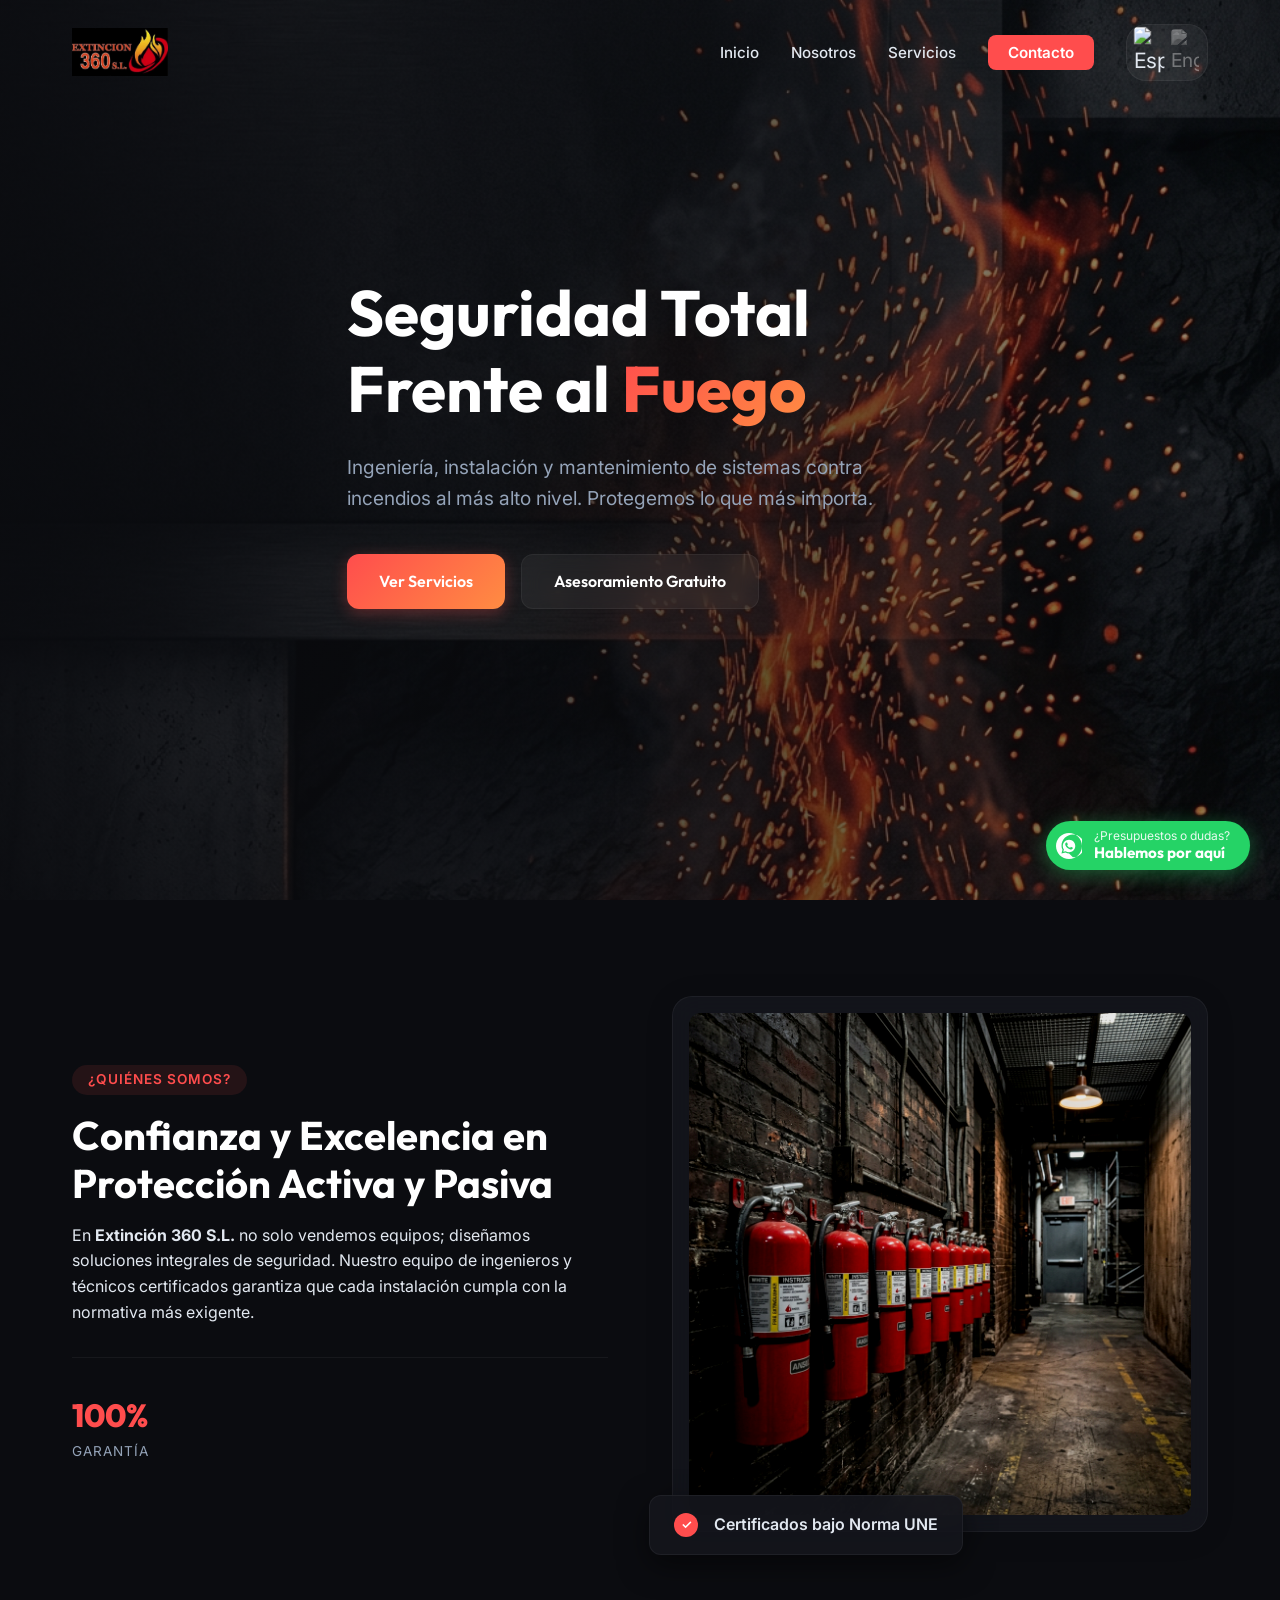
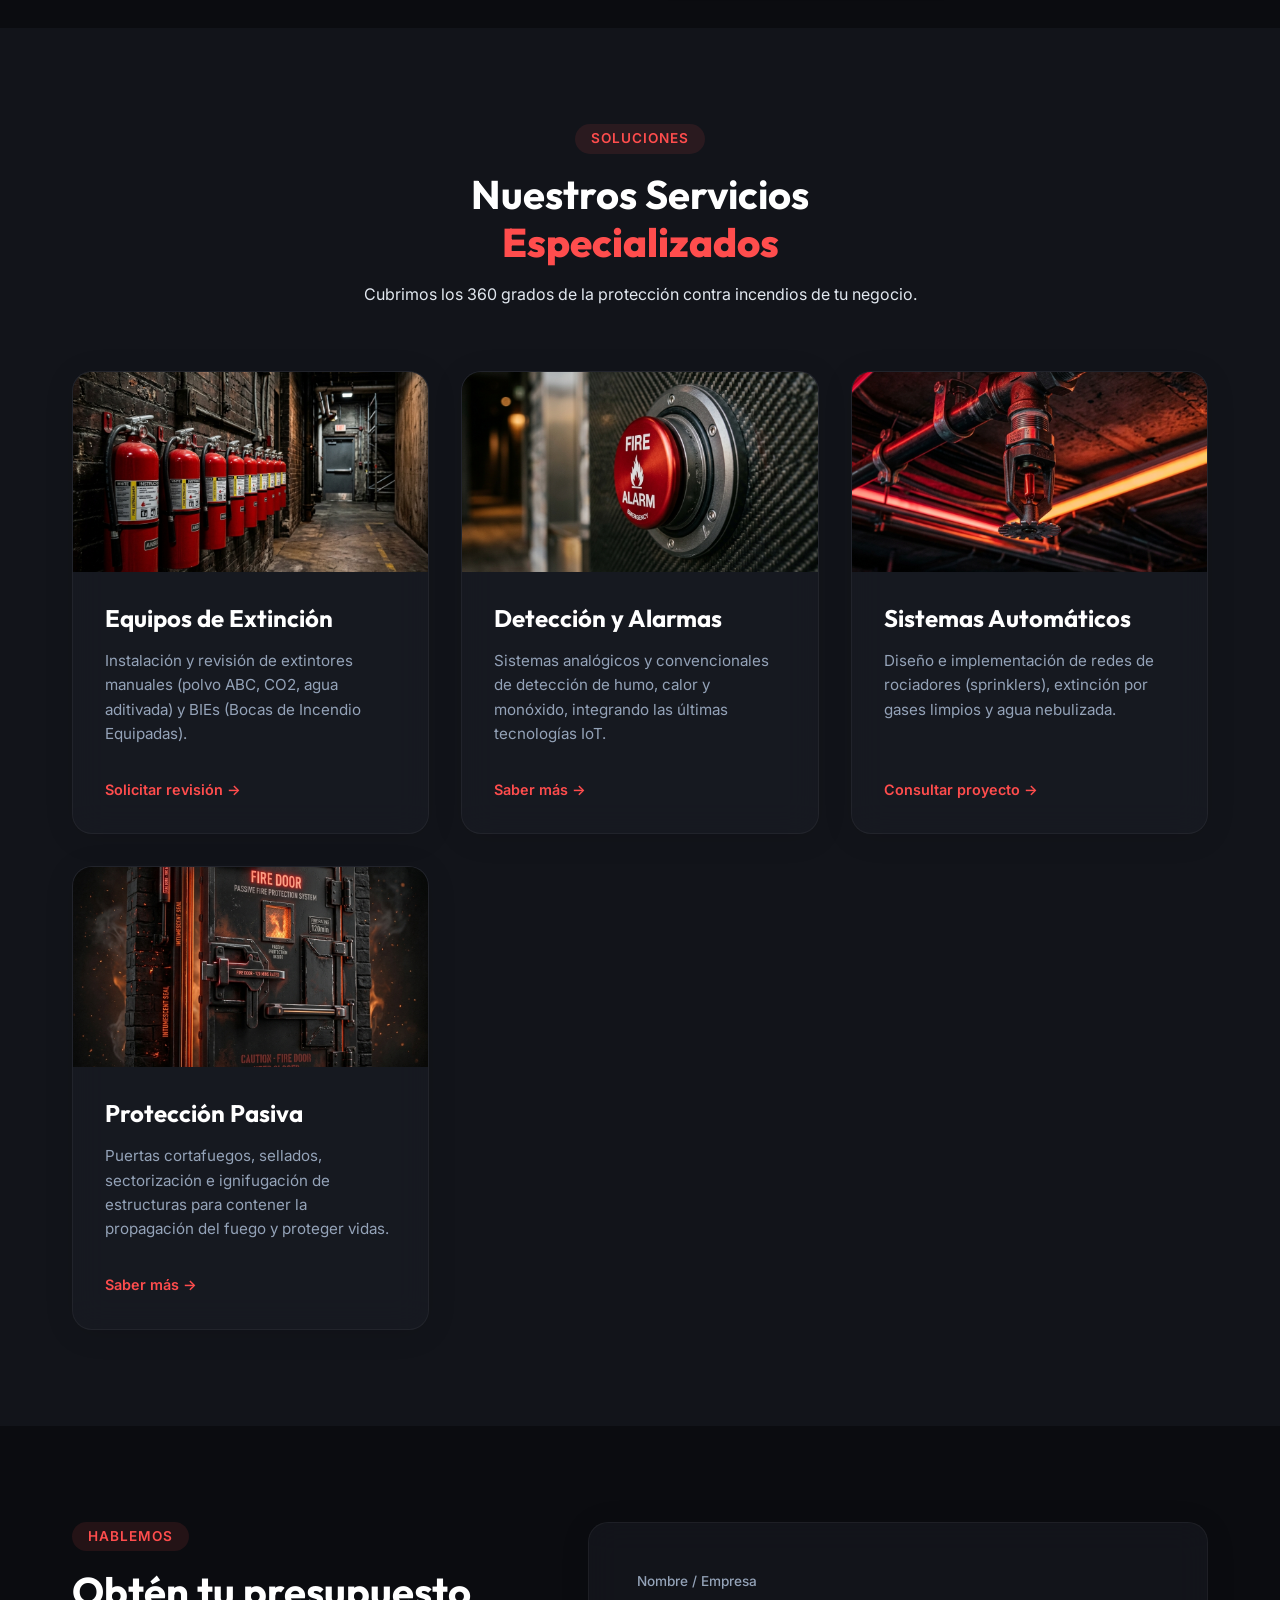
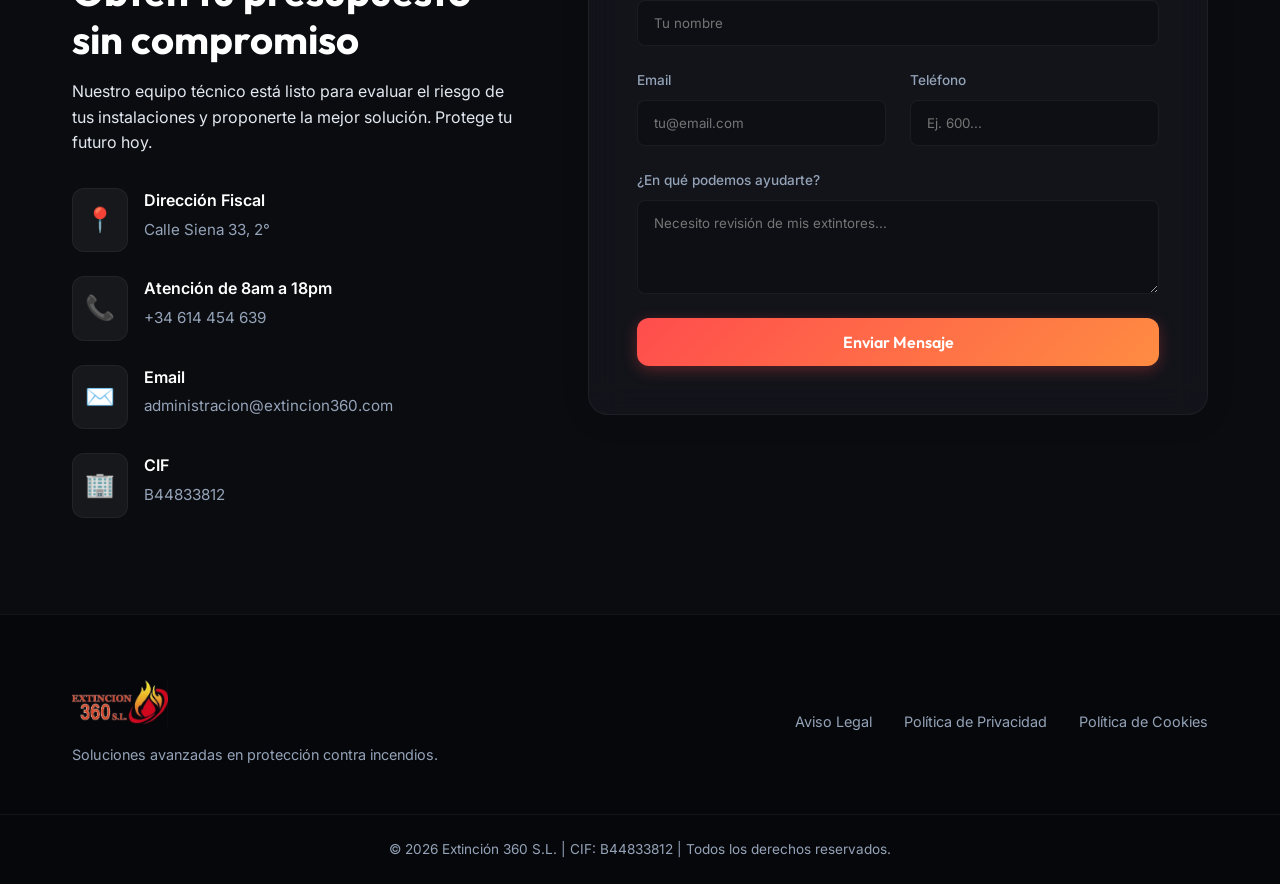
==== index.html @ 6e6f9143 "Initial commit: Website structure, CSS, animations, and English translation" ====
<!DOCTYPE html>
<html lang="es">

<head>
    <meta charset="UTF-8">
    <meta name="viewport" content="width=device-width, initial-scale=1.0">
    <meta name="description"
        content="Extinción 360 S.L. - Tu aliado en protección contra incendios. Instalación, mantenimiento y formación en sistemas contra incendios.">
    <title>Extinción 360 | Protección Contra Incendios Premium</title>

    <!-- Google Fonts -->
    <link rel="preconnect" href="https://fonts.googleapis.com">
    <link rel="preconnect" href="https://fonts.gstatic.com" crossorigin>
    <link
        href="https://fonts.googleapis.com/css2?family=Outfit:wght@300;400;600;800&family=Inter:wght@400;500;700&display=swap"
        rel="stylesheet">

    <link rel="stylesheet" href="style.css">
</head>

<body>

    <!-- Navegación -->
    <header id="header" class="header">
        <div class="container nav-container">
            <a href="#" class="logo">
                <img src="img/logo.jpeg" alt="Extinción 360 Logo" class="brand-logo-img"
                    onerror="this.style.display='none'; this.nextElementSibling.style.display='flex';">
                <div class="brand-fallback" style="display: none;">
                    <span class="icon">🔥</span>
                    <span class="text">Extinción<span class="highlight">360</span></span>
                </div>
            </a>
            <nav class="nav-menu">
                <ul class="nav-list">
                    <li><a href="#hero" class="nav-link" data-i18n="nav_home">Inicio</a></li>
                    <li><a href="#about" class="nav-link" data-i18n="nav_about">Nosotros</a></li>
                    <li><a href="#services" class="nav-link" data-i18n="nav_services">Servicios</a></li>
                    <li><a href="#contact" class="nav-link btn-cta-small" data-i18n="nav_contact">Contacto</a></li>
                    <li class="lang-selector">
                        <span class="lang-btn active" data-lang="es" title="Español">
                            <img src="https://flagcdn.com/w40/es.png" alt="Español" style="width: 28px; border-radius: 4px;">
                        </span>
                        <span class="lang-btn" data-lang="en" title="English">
                            <img src="https://flagcdn.com/w40/gb.png" alt="English" style="width: 28px; border-radius: 4px;">
                        </span>
                    </li>
                </ul>
            </nav>
        </div>
    </header>

    <!-- Hero Section -->
    <section id="hero" class="hero section">
        <div class="hero-bg">
            <img src="img/hero.png" alt="Fuego cinemático de fondo" class="hero-img">
            <div class="hero-overlay"></div>
        </div>
        <div class="container hero-content fade-in-up">
            <h1 class="hero-title" data-i18n="hero_title">Seguridad Total Frente al <span class="highlight-gradient">Fuego</span></h1>
            <p class="hero-subtitle" data-i18n="hero_subtitle">Ingeniería, instalación y mantenimiento de sistemas contra incendios al más alto
                nivel. Protegemos lo que más importa.</p>
            <div class="hero-buttons">
                <a href="#services" class="btn btn-primary" data-i18n="hero_btn1">Ver Servicios</a>
                <a href="#contact" class="btn btn-secondary" data-i18n="hero_btn2">Asesoramiento Gratuito</a>
            </div>
        </div>
    </section>

    <!-- Sección Nosotros -->
    <section id="about" class="about section">
        <div class="container about-grid">
            <div class="about-text fade-in-left">
                <span class="section-tag" data-i18n="about_tag">¿Quiénes Somos?</span>
                <h2 class="section-title" data-i18n="about_title">Confianza y Excelencia en <br>Protección Activa y Pasiva</h2>
                <p data-i18n="about_desc">En <strong>Extinción 360 S.L.</strong> no solo vendemos equipos; diseñamos soluciones integrales de
                    seguridad. Nuestro equipo de ingenieros y técnicos certificados
                    garantiza que cada instalación cumpla con la normativa más exigente.</p>
                <div class="stats-container">
                    <div class="stat-box">
                        <span class="stat-number">100%</span>
                        <span class="stat-text" data-i18n="about_stat_text">Garantía</span>
                    </div>
                </div>
            </div>
            <div class="about-image fade-in-right">
                <div class="glass-card image-wrapper">
                    <img src="img/extinguishers.png" alt="Nuestros extintores premium" class="rounded-img">
                    <div class="floating-badge">
                        <span class="badge-icon">✓</span>
                        <span data-i18n="about_badge">Certificados bajo Norma UNE</span>
                    </div>
                </div>
            </div>
        </div>
    </section>

    <!-- Sección Servicios -->
    <section id="services" class="services section bg-darker">
        <div class="container">
            <div class="section-header text-center fade-in-up">
                <span class="section-tag" data-i18n="srv_tag">Soluciones</span>
                <h2 class="section-title" data-i18n="srv_title">Nuestros Servicios <span class="highlight">Especializados</span></h2>
                <p data-i18n="srv_subtitle">Cubrimos los 360 grados de la protección contra incendios de tu negocio.</p>
            </div>

            <div class="services-grid">
                <!-- Servicio 1 -->
                <div class="service-card glass-card fade-in-up">
                    <div class="service-img-container">
                        <img src="img/extinguishers.png" alt="Extintores" class="service-img">
                    </div>
                    <div class="service-content">
                        <h3 class="service-title" data-i18n="srv1_title">Equipos de Extinción</h3>
                        <p data-i18n="srv1_desc">Instalación y revisión de extintores manuales (polvo ABC, CO2, agua aditivada) y BIEs (Bocas
                            de Incendio Equipadas).</p>
                        <a href="#contact" class="service-link" data-i18n="srv1_link">Solicitar revisión →</a>
                    </div>
                </div>

                <!-- Servicio 2 -->
                <div class="service-card glass-card fade-in-up" style="transition-delay: 0.1s;">
                    <div class="service-img-container">
                        <img src="img/alarm.png" alt="Detección y Alarma" class="service-img">
                    </div>
                    <div class="service-content">
                        <h3 class="service-title" data-i18n="srv2_title">Detección y Alarmas</h3>
                        <p data-i18n="srv2_desc">Sistemas analógicos y convencionales de detección de humo, calor y monóxido, integrando las
                            últimas tecnologías IoT.</p>
                        <a href="#contact" class="service-link" data-i18n="srv2_link">Saber más →</a>
                    </div>
                </div>

                <!-- Servicio 3 -->
                <div class="service-card glass-card fade-in-up" style="transition-delay: 0.2s;">
                    <div class="service-img-container">
                        <img src="img/sprinkler.png" alt="Sistemas Automáticos" class="service-img">
                    </div>
                    <div class="service-content">
                        <h3 class="service-title" data-i18n="srv3_title">Sistemas Automáticos</h3>
                        <p data-i18n="srv3_desc">Diseño e implementación de redes de rociadores (sprinklers), extinción por gases limpios y
                            agua nebulizada.</p>
                        <a href="#contact" class="service-link" data-i18n="srv3_link">Consultar proyecto →</a>
                    </div>
                </div>

                <!-- Servicio 4 -->
                <div class="service-card glass-card fade-in-up" style="transition-delay: 0.3s;">
                    <div class="service-img-container">
                        <img src="img/passive.png" alt="Protección Pasiva contra Incendios" class="service-img">
                    </div>
                    <div class="service-content">
                        <h3 class="service-title" data-i18n="srv4_title">Protección Pasiva</h3>
                        <p data-i18n="srv4_desc">Puertas cortafuegos, sellados, sectorización e ignifugación de estructuras para contener la propagación del fuego y proteger vidas.</p>
                        <a href="#contact" class="service-link" data-i18n="srv4_link">Saber más →</a>
                    </div>
                </div>
            </div>
        </div>
    </section>

    <!-- Sección Contacto -->
    <section id="contact" class="contact section">
        <div class="container contact-grid">
            <div class="contact-info fade-in-left">
                <span class="section-tag" data-i18n="cnt_tag">Hablemos</span>
                <h2 class="section-title" data-i18n="cnt_title">Obtén tu presupuesto sin compromiso</h2>
                <p data-i18n="cnt_desc">Nuestro equipo técnico está listo para evaluar el riesgo de tus instalaciones y proponerte la mejor
                    solución. Protege tu futuro hoy.</p>

                <ul class="contact-details">
                    <li>
                        <span class="contact-icon">📍</span>
                        <div class="contact-text">
                            <strong data-i18n="cnt_dir_title">Dirección Fiscal</strong>
                            <span>Calle Siena 33, 2°</span>
                        </div>
                    </li>
                    <li>
                        <span class="contact-icon">📞</span>
                        <div class="contact-text">
                            <strong data-i18n="cnt_time_title">Atención de 8am a 18pm</strong>
                            <span>+34 614 454 639</span>
                        </div>
                    </li>
                    <li>
                        <span class="contact-icon">✉️</span>
                        <div class="contact-text">
                            <strong data-i18n="cnt_email_title">Email</strong>
                            <span>administracion@extincion360.com</span>
                        </div>
                    </li>
                    <li>
                        <span class="contact-icon">🏢</span>
                        <div class="contact-text">
                            <strong data-i18n="cnt_cif_title">CIF</strong>
                            <span>B44833812</span>
                        </div>
                    </li>
                </ul>
            </div>

            <div class="contact-form-wrapper fade-in-right">
                <div class="glass-card p-xl">
                    <form class="contact-form" action="https://formsubmit.co/administracion@extincion360.com" method="POST">
                        <input type="hidden" name="_captcha" value="false">
                        <div class="form-group">
                            <label for="name" data-i18n="form_name_label">Nombre / Empresa</label>
                            <input type="text" id="name" name="name" placeholder="Tu nombre" required data-i18n-placeholder="form_name">
                        </div>
                        <div class="form-row">
                            <div class="form-group">
                                <label for="email" data-i18n="form_email_label">Email</label>
                                <input type="email" id="email" name="email" placeholder="tu@email.com" required data-i18n-placeholder="form_email">
                            </div>
                            <div class="form-group">
                                <label for="phone" data-i18n="form_phone_label">Teléfono</label>
                                <input type="tel" id="phone" name="phone" placeholder="Ej. 600..." required data-i18n-placeholder="form_phone">
                            </div>
                        </div>
                        <div class="form-group">
                            <label for="message" data-i18n="form_msg_label">¿En qué podemos ayudarte?</label>
                            <textarea id="message" name="message" rows="4" placeholder="Necesito revisión de mis extintores..."
                                required data-i18n-placeholder="form_msg"></textarea>
                        </div>
                        <button type="submit" class="btn btn-primary w-full" data-i18n="form_btn">Enviar Mensaje</button>
                    </form>
                </div>
            </div>
        </div>
    </section>

    <!-- Footer -->
    <footer class="footer">
        <div class="container footer-content">
            <div class="footer-logo">
                <div class="logo">
                    <img src="img/logo.jpeg" alt="Extinción 360 Logo" class="brand-logo-img"
                        onerror="this.style.display='none'; this.nextElementSibling.style.display='flex';">
                    <div class="brand-fallback" style="display: none;">
                        <span class="icon">🔥</span>
                        <span class="text">Extinción<span class="highlight">360</span> S.L.</span>
                    </div>
                </div>
                <p class="footer-desc mt-1" data-i18n="ft_desc">Soluciones avanzadas en protección contra incendios.</p>
            </div>
            <div class="footer-links">
                <ul>
                    <li><a href="aviso-legal.html" data-i18n="ft_legal">Aviso Legal</a></li>
                    <li><a href="politica-privacidad.html" data-i18n="ft_privacy">Política de Privacidad</a></li>
                    <li><a href="politica-cookies.html" data-i18n="ft_cookies">Política de Cookies</a></li>
                </ul>
            </div>
        </div>
        <div class="footer-bottom">
            <p data-i18n="ft_copy">&copy; 2026 Extinción 360 S.L. | CIF: B44833812 | Todos los derechos reservados.</p>
        </div>
    </footer>

    <!-- WhatsApp Float Button -->
    <a href="https://wa.me/34614454639?text=Hola%2C%20estoy%20interesado%20en%20los%20servicios%20de%20Extinci%C3%B3n%20360." class="whatsapp-float" target="_blank" rel="noopener noreferrer" aria-label="Contactar por WhatsApp">
        <div class="whatsapp-icon-bg">
            <svg xmlns="http://www.w3.org/2000/svg" width="26" height="26" viewBox="0 0 24 24" fill="#ffffff"><path d="M12.031 6.172c-3.181 0-5.767 2.586-5.768 5.766-.001 1.298.38 2.27 1.019 3.287l-.582 2.128 2.182-.573c.978.58 1.911.928 3.145.929 3.178 0 5.767-2.587 5.768-5.766.001-3.187-2.575-5.77-5.764-5.771zm3.392 8.244c-.144.405-.837.774-1.17.824-.299.045-.677.063-1.092-.069-.252-.08-.575-.187-.988-.365-1.739-.751-2.874-2.502-2.961-2.617-.087-.116-.708-.94-.708-1.793s.448-1.273.607-1.446c.159-.173.346-.217.462-.217l.332.006c.106.005.249-.04.39.298.144.347.491 1.2.534 1.287.043.087.072.188.014.304-.058.116-.087.188-.173.289l-.26.304c-.087.086-.177.18-.076.354.101.174.449.741.964 1.201.662.591 1.221.774 1.394.86s.274.066.376-.043c.101-.116.433-.506.549-.68.116-.173.231-.145.39-.087s1.011.477 1.184.564.289.13.332.202c.045.072.045.419-.099.824zm-3.423-14.416c-6.627 0-12 5.373-12 12s5.373 12 12 12 12-5.373 12-12-5.373-12-12-12zm.029 18.88c-1.161 0-2.305-.292-3.318-.844l-3.677.964.984-3.595c-.607-1.052-.927-2.246-.926-3.468.005-5.804 4.729-10.512 10.539-10.512 2.813.002 5.456 1.099 7.443 3.088 1.988 1.989 3.083 4.634 3.081 7.445-.005 5.805-4.729 10.512-10.536 10.512z"/></svg>
        </div>
        <div class="whatsapp-text">
            <span data-i18n="wa_span">¿Presupuestos o dudas?</span>
            <strong data-i18n="wa_strong">Hablemos por aquí</strong>
        </div>
    </a>

    <script src="lang.js"></script>
    <script src="script.js"></script>
</body>

</html>
---- style.css ----
/* ==================================
   VARS & TOKENS
   ================================== */
:root {
  /* Colors */
  --bg-color: #0b0c10;
  --bg-color-alt: #12141a;
  --text-main: #e2e8f0;
  --text-muted: #94a3b8;
  
  --primary: #ff4d4d;
  --primary-hover: #ff3333;
  --accent: #ff8c42;
  
  --card-bg: rgba(30, 33, 43, 0.4);
  --card-border: rgba(255, 255, 255, 0.05);
  
  /* Fonts */
  --font-heading: 'Outfit', sans-serif;
  --font-body: 'Inter', sans-serif;
  
  /* Utilities */
  --transition: all 0.3s cubic-bezier(0.25, 0.8, 0.25, 1);
  --radius: 12px;
  --radius-lg: 20px;
}

/* ==================================
   RESET & BASE 
   ================================== */
* {
  margin: 0;
  padding: 0;
  box-sizing: border-box;
}

html {
  scroll-behavior: smooth;
  scroll-padding-top: 80px; 
}

body {
  font-family: var(--font-body);
  background-color: var(--bg-color);
  color: var(--text-main);
  line-height: 1.6;
  overflow-x: hidden;
}

h1, h2, h3, h4 {
  font-family: var(--font-heading);
  line-height: 1.2;
}

a {
  text-decoration: none;
  color: inherit;
  transition: var(--transition);
}

ul {
  list-style: none;
}

img {
  max-width: 100%;
  display: block;
}

/* ==================================
   UTILITIES
   ================================== */
.container {
  max-width: 1200px;
  margin: 0 auto;
  padding: 0 2rem;
}

.section {
  padding: 6rem 0;
}

.bg-darker {
  background-color: var(--bg-color-alt);
}

.text-center {
  text-align: center;
}

.highlight {
  color: var(--primary);
  font-weight: 800;
}

.highlight-gradient {
  background: linear-gradient(135deg, var(--primary), var(--accent));
  -webkit-background-clip: text;
  background-clip: text;
  -webkit-text-fill-color: transparent;
  font-weight: 800;
}

.section-tag {
  display: inline-block;
  padding: 0.25rem 1rem;
  background: rgba(255, 77, 77, 0.1);
  color: var(--primary);
  border-radius: 20px;
  font-weight: 600;
  font-size: 0.85rem;
  text-transform: uppercase;
  letter-spacing: 1px;
  margin-bottom: 1rem;
}

.section-title {
  font-size: 2.5rem;
  margin-bottom: 1rem;
  color: #fff;
}

/* Buttons */
.btn {
  display: inline-flex;
  align-items: center;
  justify-content: center;
  padding: 0.875rem 2rem;
  border-radius: var(--radius);
  font-weight: 600;
  font-family: var(--font-heading);
  cursor: pointer;
  transition: var(--transition);
  border: none;
  font-size: 1rem;
}

.btn-primary {
  background: linear-gradient(135deg, var(--primary), var(--accent));
  color: #fff;
  box-shadow: 0 4px 15px rgba(255, 77, 77, 0.3);
}

.btn-primary:hover {
  transform: translateY(-2px);
  box-shadow: 0 6px 20px rgba(255, 77, 77, 0.4);
}

.btn-secondary {
  background: rgba(255, 255, 255, 0.05);
  color: #fff;
  border: 1px solid var(--card-border);
  backdrop-filter: blur(10px);
}

.btn-secondary:hover {
  background: rgba(255, 255, 255, 0.1);
  transform: translateY(-2px);
}

.w-full {
  width: 100%;
}

/* Glassmorphism */
.glass-card {
  background: var(--card-bg);
  backdrop-filter: blur(16px);
  -webkit-backdrop-filter: blur(16px);
  border: 1px solid var(--card-border);
  border-radius: var(--radius-lg);
  box-shadow: 0 4px 30px rgba(0, 0, 0, 0.1);
}

/* ==================================
   HEADER & NAV 
   ================================== */
.header {
  position: fixed;
  top: 0;
  left: 0;
  width: 100%;
  z-index: 1000;
  transition: var(--transition);
  padding: 1.5rem 0;
}

.header.scrolled {
  padding: 1rem 0;
  background: rgba(11, 12, 16, 0.9);
  backdrop-filter: blur(10px);
  -webkit-backdrop-filter: blur(10px);
  border-bottom: 1px solid var(--card-border);
  box-shadow: 0 4px 30px rgba(0, 0, 0, 0.5);
}

.nav-container {
  display: flex;
  justify-content: space-between;
  align-items: center;
}

.logo {
  display: flex;
  align-items: center;
  gap: 0.5rem;
  font-size: 1.5rem;
  font-weight: 800;
  font-family: var(--font-heading);
  color: #fff;
}

.brand-logo-img {
  max-height: 48px;
  width: auto;
  object-fit: contain;
  mix-blend-mode: screen; /* Integrates black backgrounds smoothly into dark themes */
  transition: transform 0.3s ease;
}

.brand-logo-img:hover {
  transform: scale(1.05); /* Added slight interactions */
}

.brand-fallback {
  display: flex;
  align-items: center;
  gap: 0.5rem;
}

.mt-1 {
  margin-top: 0.5rem;
}

.nav-list {
  display: flex;
  align-items: center;
  gap: 2rem;
}

.lang-selector {
  display: flex;
  align-items: center;
  gap: 0.5rem;
  background: rgba(255, 255, 255, 0.05);
  padding: 0.25rem 0.5rem;
  border-radius: 20px;
  border: 1px solid var(--card-border);
}

.lang-btn {
  cursor: pointer;
  font-size: 1.2rem;
  opacity: 0.4;
  transition: var(--transition);
  filter: grayscale(100%);
}

.lang-btn:hover {
  transform: scale(1.1);
  opacity: 0.8;
}

.lang-btn.active {
  opacity: 1;
  filter: grayscale(0%);
  transform: scale(1.1);
}

.nav-link {
  font-weight: 500;
  font-size: 0.95rem;
  color: var(--text-main);
  position: relative;
}

.nav-link:hover {
  color: var(--primary);
}

.btn-cta-small {
  background: var(--primary);
  color: #fff;
  padding: 0.5rem 1.25rem;
  border-radius: 8px;
  font-weight: 600;
}
.btn-cta-small:hover {
  background: var(--primary-hover);
  color: #fff;
}

/* ==================================
   HERO 
   ================================== */
.hero {
  position: relative;
  min-height: 100vh;
  display: flex;
  align-items: center;
  padding-top: 5rem;
  overflow: hidden;
}

.hero-bg {
  position: absolute;
  top: 0;
  left: 0;
  width: 100%;
  height: 100%;
  z-index: -1;
}

.hero-img {
  width: 100%;
  height: 100%;
  object-fit: cover;
  transform: scale(1.05); /* Slight scale for potential parallax */
}

.hero-overlay {
  position: absolute;
  top: 0;
  left: 0;
  width: 100%;
  height: 100%;
  background: linear-gradient(
    to right, 
    rgba(11, 12, 16, 0.9) 0%, 
    rgba(11, 12, 16, 0.7) 50%,
    rgba(11, 12, 16, 0.4) 100%
  );
}

.hero-content {
  max-width: 650px;
}

.hero-title {
  font-size: 4rem;
  margin-bottom: 1.5rem;
  color: #fff;
}

.hero-subtitle {
  font-size: 1.2rem;
  color: var(--text-muted);
  margin-bottom: 2.5rem;
  font-weight: 400;
}

.hero-buttons {
  display: flex;
  gap: 1rem;
}

/* ==================================
   ABOUT 
   ================================== */
.about-grid {
  display: grid;
  grid-template-columns: 1fr 1fr;
  gap: 4rem;
  align-items: center;
}

.stats-container {
  display: flex;
  gap: 2rem;
  margin-top: 2rem;
  padding-top: 2rem;
  border-top: 1px solid var(--card-border);
}

.stat-box {
  display: flex;
  flex-direction: column;
}

.stat-number {
  font-size: 2rem;
  font-weight: 800;
  color: var(--primary);
  font-family: var(--font-heading);
}

.stat-text {
  font-size: 0.85rem;
  color: var(--text-muted);
  text-transform: uppercase;
  letter-spacing: 1px;
}

.image-wrapper {
  position: relative;
  padding: 1rem;
}

.rounded-img {
  border-radius: var(--radius);
  /* Slight desaturation for mood */
  filter: contrast(1.1) brightness(0.9); 
}

.floating-badge {
  position: absolute;
  bottom: -1.5rem;
  left: -1.5rem;
  background: rgba(20, 22, 28, 0.9);
  backdrop-filter: blur(10px);
  border: 1px solid var(--card-border);
  padding: 1rem 1.5rem;
  border-radius: var(--radius);
  display: flex;
  align-items: center;
  gap: 1rem;
  font-weight: 600;
  box-shadow: 0 10px 30px rgba(0,0,0,0.5);
}

.badge-icon {
  background: var(--primary);
  color: #fff;
  width: 24px;
  height: 24px;
  border-radius: 50%;
  display: flex;
  align-items: center;
  justify-content: center;
  font-size: 0.8rem;
}

/* ==================================
   SERVICES 
   ================================== */
.section-header {
  max-width: 600px;
  margin: 0 auto 4rem auto;
}

.services-grid {
  display: grid;
  grid-template-columns: repeat(auto-fit, minmax(320px, 1fr));
  gap: 2rem;
}

.service-card {
  overflow: hidden;
  transition: var(--transition);
  display: flex;
  flex-direction: column;
}

.service-card:hover {
  transform: translateY(-10px);
  border-color: rgba(255, 77, 77, 0.3);
  box-shadow: 0 10px 40px rgba(0,0,0,0.4);
}

.service-img-container {
  height: 200px;
  overflow: hidden;
}

.service-img {
  width: 100%;
  height: 100%;
  object-fit: cover;
  transition: var(--transition);
}

.service-card:hover .service-img {
  transform: scale(1.1);
}

.service-content {
  padding: 2rem;
  display: flex;
  flex-direction: column;
  flex-grow: 1;
}

.service-title {
  font-size: 1.5rem;
  margin-bottom: 1rem;
  color: #fff;
}

.service-content p {
  color: var(--text-muted);
  font-size: 0.95rem;
  margin-bottom: 2rem;
  flex-grow: 1;
}

.service-link {
  color: var(--primary);
  font-weight: 600;
  display: inline-flex;
  align-items: center;
  gap: 0.5rem;
  font-size: 0.9rem;
}

.service-link:hover {
  color: var(--primary-hover);
  gap: 0.75rem; /* Animates arrow */
}

/* ==================================
   CONTACT 
   ================================== */
.contact-grid {
  display: grid;
  grid-template-columns: 1fr 1.2fr;
  gap: 4rem;
}

.contact-details {
  margin-top: 2rem;
  display: flex;
  flex-direction: column;
  gap: 1.5rem;
}

.contact-details li {
  display: flex;
  gap: 1rem;
  align-items: flex-start;
}

.contact-icon {
  font-size: 1.5rem;
  background: rgba(255, 255, 255, 0.05);
  padding: 0.75rem;
  border-radius: var(--radius);
  border: 1px solid var(--card-border);
}

.contact-text {
  display: flex;
  flex-direction: column;
}

.contact-text strong {
  color: #fff;
  font-weight: 600;
  margin-bottom: 0.25rem;
}

.contact-text span {
  color: var(--text-muted);
  font-size: 0.95rem;
}

.p-xl {
  padding: 3rem;
}

.contact-form {
  display: flex;
  flex-direction: column;
  gap: 1.5rem;
}

.form-row {
  display: grid;
  grid-template-columns: 1fr 1fr;
  gap: 1.5rem;
}

.form-group {
  display: flex;
  flex-direction: column;
  gap: 0.5rem;
}

.form-group label {
  font-size: 0.85rem;
  font-weight: 500;
  color: var(--text-muted);
}

.form-group input,
.form-group textarea {
  background: rgba(0, 0, 0, 0.2);
  border: 1px solid var(--card-border);
  border-radius: 8px;
  padding: 0.875rem 1rem;
  color: #fff;
  font-family: var(--font-body);
  transition: var(--transition);
}

.form-group input:focus,
.form-group textarea:focus {
  outline: none;
  border-color: var(--primary);
  background: rgba(0, 0, 0, 0.4);
}

/* ==================================
   FOOTER 
   ================================== */
.footer {
  background-color: #06070a;
  border-top: 1px solid var(--card-border);
  padding-top: 4rem;
}

.footer-content {
  display: flex;
  justify-content: space-between;
  align-items: center;
  margin-bottom: 3rem;
  flex-wrap: wrap;
  gap: 2rem;
}

.footer-logo .logo {
  margin-bottom: 1rem;
}

.footer-desc {
  color: var(--text-muted);
  font-size: 0.9rem;
}

.footer-links ul {
  display: flex;
  gap: 2rem;
}

.footer-links a {
  color: var(--text-muted);
  font-size: 0.9rem;
}

.footer-links a:hover {
  color: var(--primary);
}

.footer-bottom {
  text-align: center;
  padding: 1.5rem 0;
  border-top: 1px solid rgba(255,255,255,0.05);
  color: var(--text-muted);
  font-size: 0.85rem;
}

/* ==================================
   WHATSAPP FLOAT
   ================================== */
.whatsapp-float {
  position: fixed;
  bottom: 30px;
  right: 30px;
  background-color: #25d366;
  color: #fff;
  border-radius: 50px;
  padding: 0.5rem 1.25rem 0.5rem 0.6rem;
  box-shadow: 0 4px 20px rgba(37, 211, 102, 0.4);
  z-index: 1000;
  display: flex;
  align-items: center;
  gap: 0.75rem;
  transition: var(--transition);
}

.whatsapp-float:hover {
  transform: translateY(-5px) scale(1.05);
  box-shadow: 0 6px 25px rgba(37, 211, 102, 0.6);
  background-color: #1ebe57;
}

.whatsapp-icon-bg {
  display: flex;
  align-items: center;
  justify-content: center;
}

.whatsapp-text {
  display: flex;
  flex-direction: column;
  line-height: 1.2;
}

.whatsapp-text span {
  font-size: 0.75rem;
  opacity: 0.9;
}

.whatsapp-text strong {
  font-size: 0.95rem;
  font-weight: 700;
  font-family: var(--font-heading);
}

@media (max-width: 768px) {
  .whatsapp-float {
    bottom: 20px;
    right: 20px;
    padding: 0.5rem 1rem 0.5rem 0.5rem;
  }
  .whatsapp-text span {
    display: none;
  }
  .whatsapp-text strong {
    font-size: 0.85rem;
  }
}

/* ==================================
   ANIMATIONS & SCROLL REVEAL 
   ================================== */
.fade-in-up {
  opacity: 0;
  transform: translateY(40px);
  transition: opacity 0.8s ease-out, transform 0.8s ease-out;
}

.fade-in-left {
  opacity: 0;
  transform: translateX(-40px);
  transition: opacity 0.8s ease-out, transform 0.8s ease-out;
}

.fade-in-right {
  opacity: 0;
  transform: translateX(40px);
  transition: opacity 0.8s ease-out, transform 0.8s ease-out;
}

.is-visible {
  opacity: 1;
  transform: translate(0);
}

/* ==================================
   RESPONSIVE 
   ================================== */
@media (max-width: 992px) {
  .hero-title { font-size: 3rem; }
  .about-grid, .contact-grid {
    grid-template-columns: 1fr;
    gap: 3rem;
  }
  .image-wrapper { margin-top: 2rem; }
}

@media (max-width: 768px) {
  .hero-title { font-size: 2.5rem; }
  .nav-list { display: none; /* In a real scenario add hamburger menu */ }
  .form-row { grid-template-columns: 1fr; }
  .p-xl { padding: 2rem; }
  .floating-badge {
    bottom: -1rem;
    left: 0rem;
    padding: 0.75rem 1rem;
  }
}
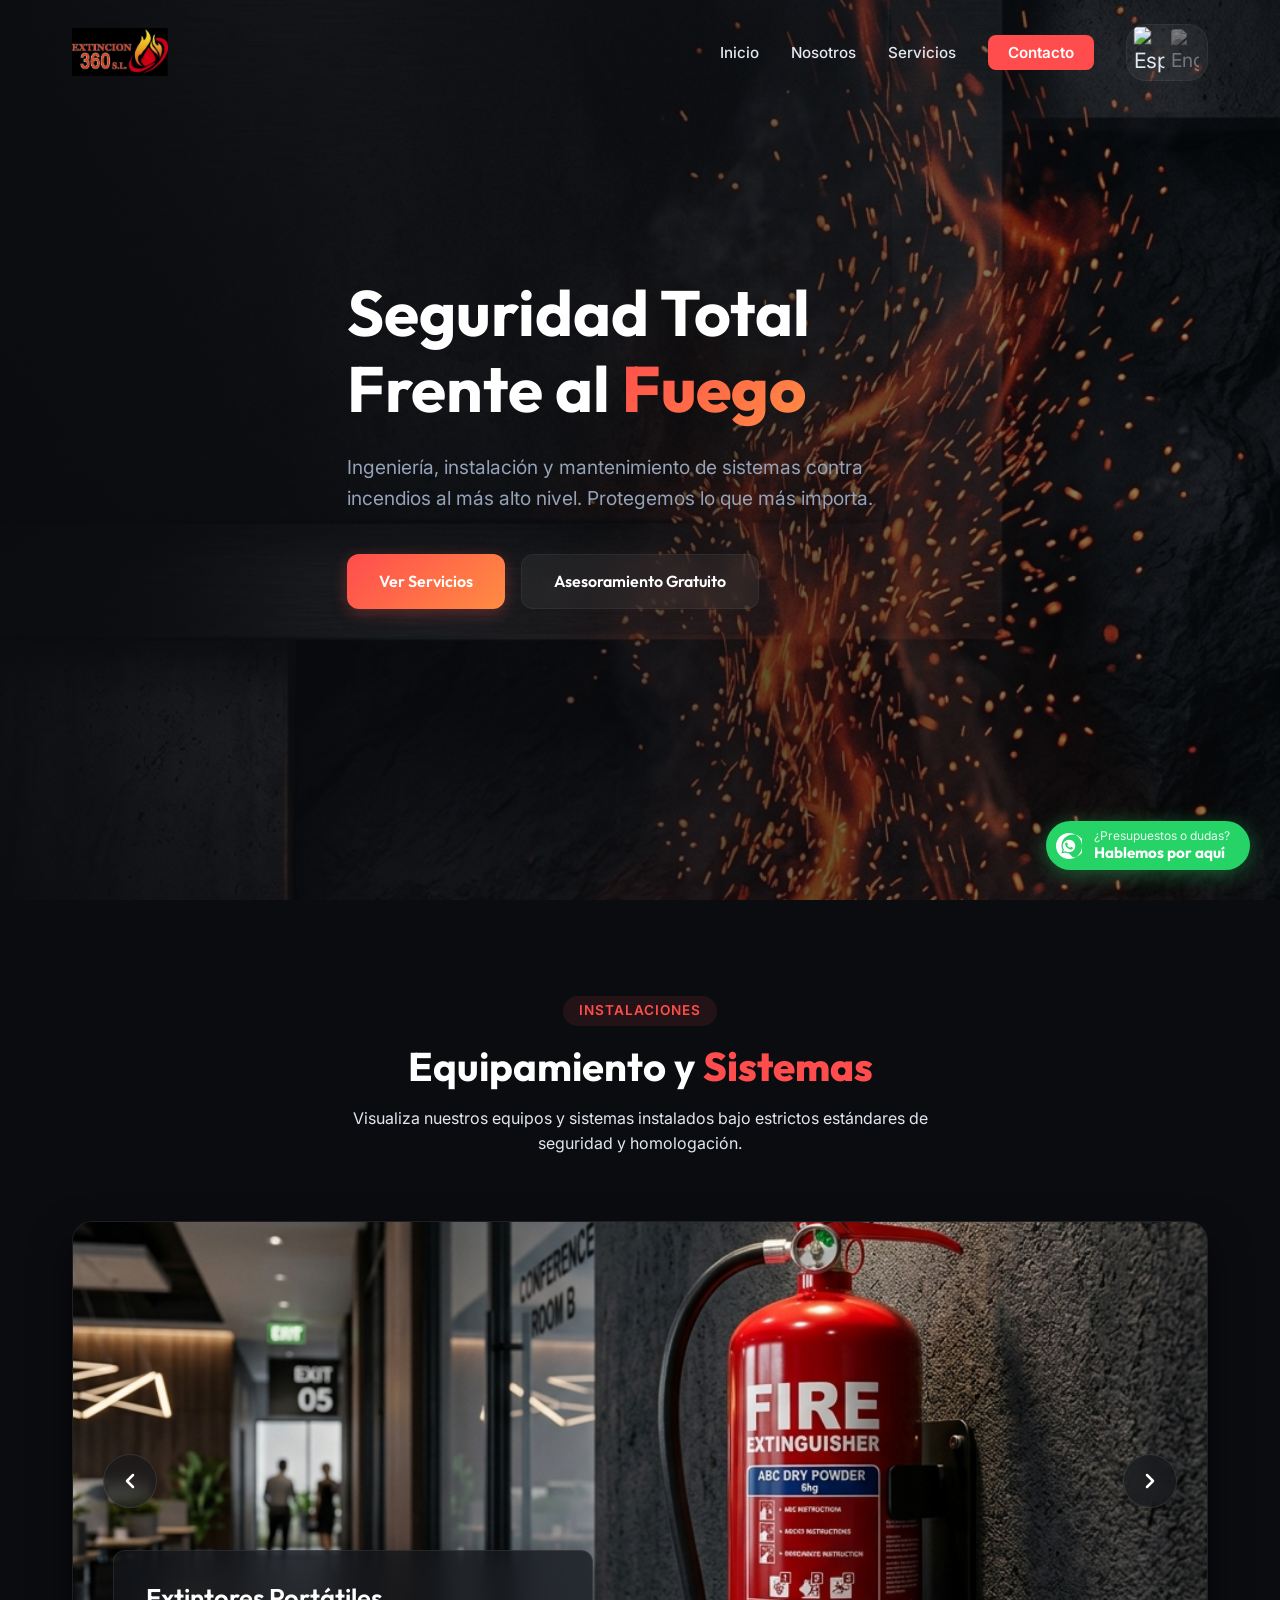
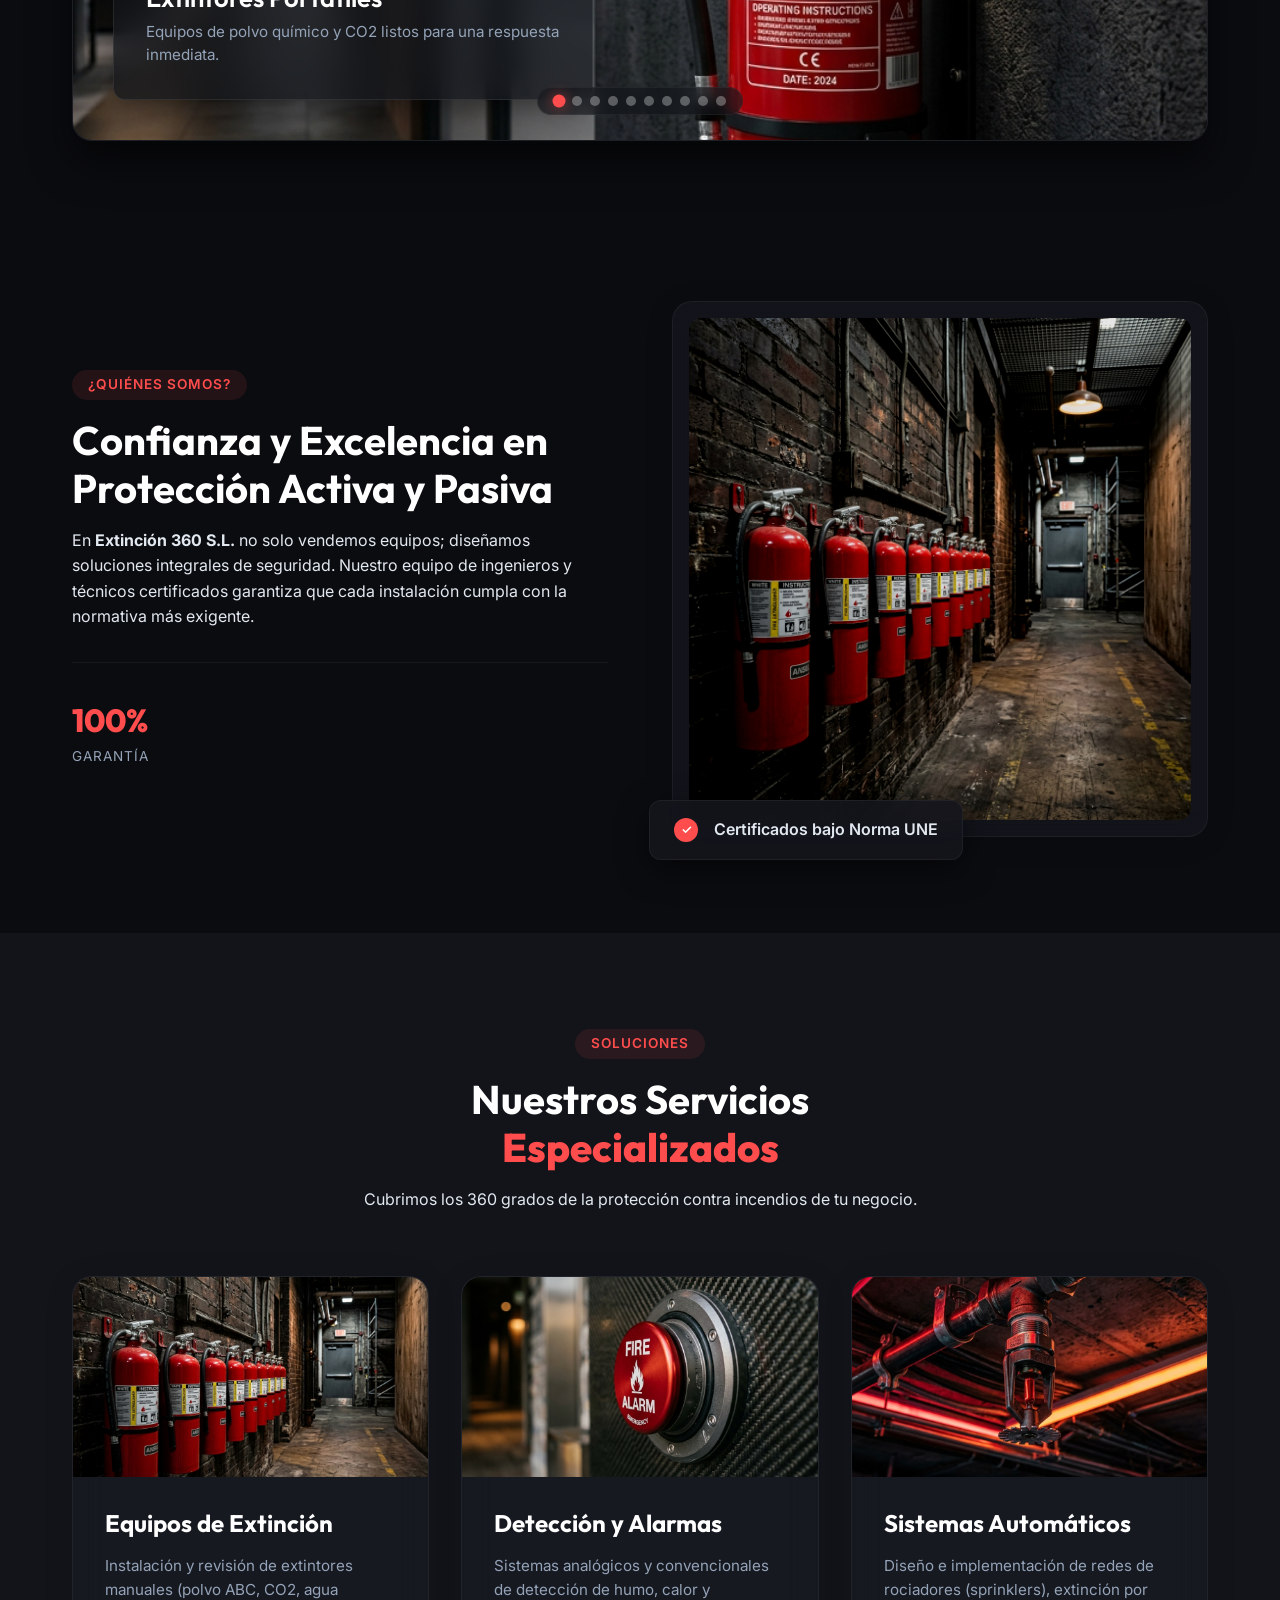
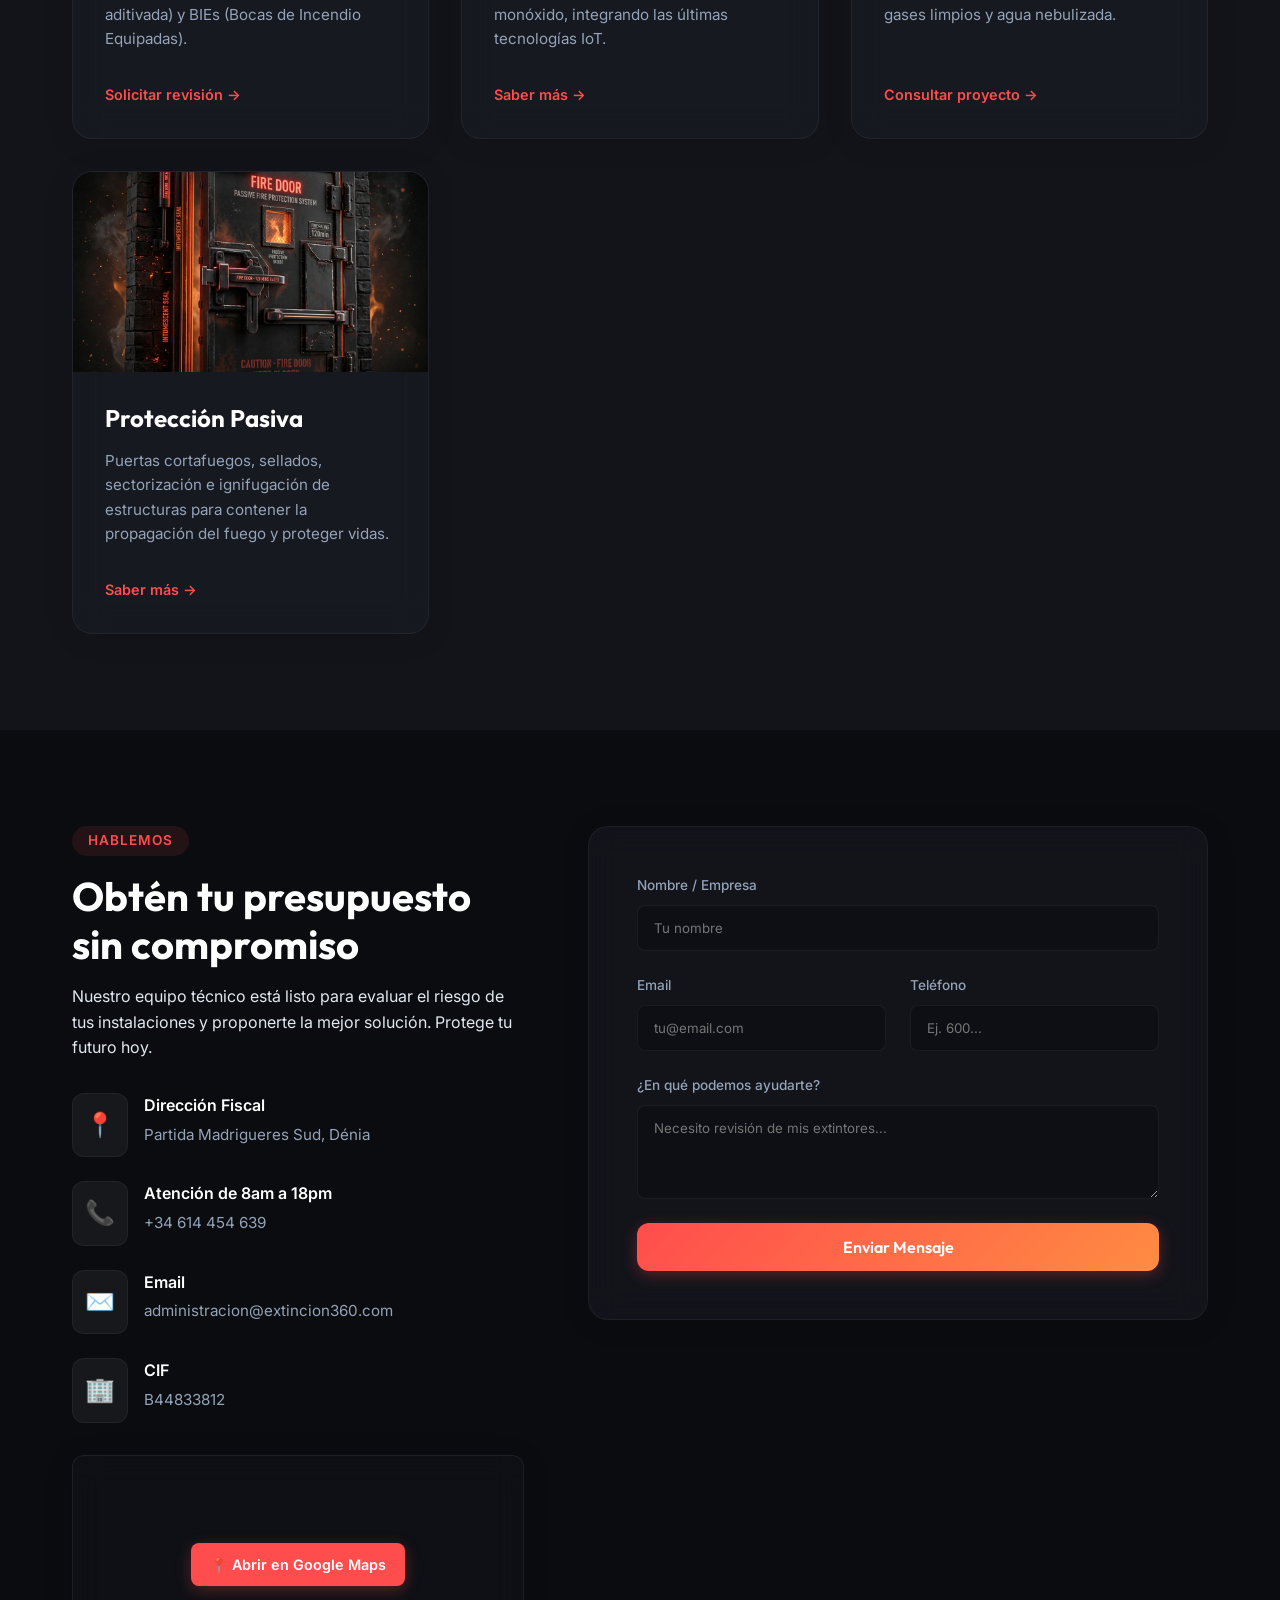
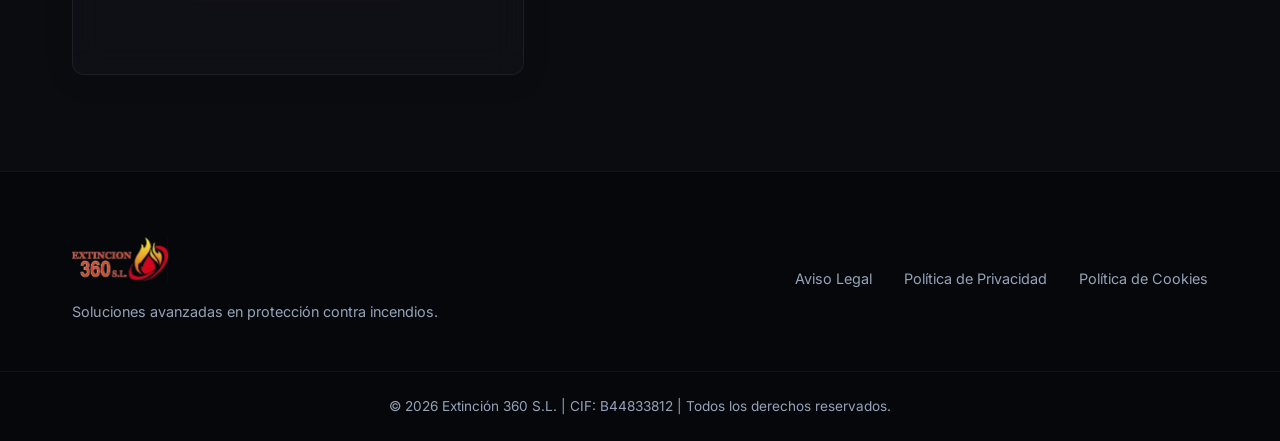
==== commit 60771533: "Update address, map embed for Madrigueres Sud, and adjust slider to horizontal sliding transitions w" ====
--- a/index.html
+++ b/index.html
@@ -67,6 +67,124 @@
         </div>
     </section>
 
+    <!-- Sección Galería / Slider -->
+    <section id="gallery" class="gallery section fade-in-up">
+        <div class="container">
+            <div class="section-header text-center">
+                <span class="section-tag" data-i18n="gallery_tag">Instalaciones</span>
+                <h2 class="section-title" data-i18n="gallery_title">Equipamiento y <span class="highlight">Sistemas</span></h2>
+                <p data-i18n="gallery_subtitle">Visualiza nuestros equipos y sistemas instalados bajo estrictos estándares de seguridad y homologación.</p>
+            </div>
+
+            <div class="slider-wrapper glass-card">
+                <div class="slider-container">
+                    <!-- Slide 1 -->
+                    <div class="slide active">
+                        <img src="img/slider_1.png" alt="Extintores Portátiles" class="slide-img">
+                        <div class="slide-caption">
+                            <h3 data-i18n="slide1_title">Extintores Portátiles</h3>
+                            <p data-i18n="slide1_desc">Equipos de polvo químico y CO2 listos para una respuesta inmediata.</p>
+                        </div>
+                    </div>
+                    <!-- Slide 2 -->
+                    <div class="slide">
+                        <img src="img/slider_2.png" alt="Detección de Humo" class="slide-img">
+                        <div class="slide-caption">
+                            <h3 data-i18n="slide2_title">Detección de Humo</h3>
+                            <p data-i18n="slide2_desc">Sensores ópticos avanzados con conexión centralizada para aviso temprano.</p>
+                        </div>
+                    </div>
+                    <!-- Slide 3 -->
+                    <div class="slide">
+                        <img src="img/slider_3.png" alt="Sistemas de Rociadores" class="slide-img">
+                        <div class="slide-caption">
+                            <h3 data-i18n="slide3_title">Sistemas de Rociadores</h3>
+                            <p data-i18n="slide3_desc">Cabezales de rociadores automáticos para extinción localizada de fuego.</p>
+                        </div>
+                    </div>
+                    <!-- Slide 4 -->
+                    <div class="slide">
+                        <img src="img/slider_4.png" alt="Puertas Cortafuegos" class="slide-img">
+                        <div class="slide-caption">
+                            <h3 data-i18n="slide4_title">Puertas Cortafuegos</h3>
+                            <p data-i18n="slide4_desc">Sectorización térmica para impedir la propagación en pasillos y accesos.</p>
+                        </div>
+                    </div>
+                    <!-- Slide 5 -->
+                    <div class="slide">
+                        <img src="img/slider_5.png" alt="Señalización de Evacuación" class="slide-img">
+                        <div class="slide-caption">
+                            <h3 data-i18n="slide5_title">Señalización de Evacuación</h3>
+                            <p data-i18n="slide5_desc">Señales luminiscentes de alta visibilidad certificadas bajo normativa UNE.</p>
+                        </div>
+                    </div>
+                    <!-- Slide 6 -->
+                    <div class="slide">
+                        <img src="img/slider_6.png" alt="Bocas de Incendio Equipadas (BIE)" class="slide-img">
+                        <div class="slide-caption">
+                            <h3 data-i18n="slide6_title">Bocas de Incendio Equipadas (BIE)</h3>
+                            <p data-i18n="slide6_desc">Armarios de protección con mangueras de alta presión listas para uso.</p>
+                        </div>
+                    </div>
+                    <!-- Slide 7 -->
+                    <div class="slide">
+                        <img src="img/slider_7.png" alt="Detección de Monóxido" class="slide-img">
+                        <div class="slide-caption">
+                            <h3 data-i18n="slide7_title">Detección de Monóxido</h3>
+                            <p data-i18n="slide7_desc">Supervisión automatizada del aire en garajes y parkings subterráneos.</p>
+                        </div>
+                    </div>
+                    <!-- Slide 8 -->
+                    <div class="slide">
+                        <img src="img/slider_8.png" alt="Protección Pasiva" class="slide-img">
+                        <div class="slide-caption">
+                            <h3 data-i18n="slide8_title">Protección Pasiva</h3>
+                            <p data-i18n="slide8_desc">Sellado de conductos, pasos de cables y proyección sobre estructuras.</p>
+                        </div>
+                    </div>
+                    <!-- Slide 9 -->
+                    <div class="slide">
+                        <img src="img/slider_9.png" alt="Extinción por Gases" class="slide-img">
+                        <div class="slide-caption">
+                            <h3 data-i18n="slide9_title">Extinción por Gases</h3>
+                            <p data-i18n="slide9_desc">Inundación total con agentes limpios en salas de servidores y CPD.</p>
+                        </div>
+                    </div>
+                    <!-- Slide 10 -->
+                    <div class="slide">
+                        <img src="img/slider_10.png" alt="Ingeniería de Seguridad" class="slide-img">
+                        <div class="slide-caption">
+                            <h3 data-i18n="slide10_title">Ingeniería de Seguridad</h3>
+                            <p data-i18n="slide10_desc">Diseño de planos de evacuación y asesoramiento técnico adaptado.</p>
+                        </div>
+                    </div>
+                </div>
+
+                <!-- Controles del Slider -->
+                <button class="slider-btn prev-btn" aria-label="Anterior slide">
+                    <svg xmlns="http://www.w3.org/2000/svg" width="24" height="24" viewBox="0 0 24 24" fill="none" stroke="currentColor" stroke-width="2.5" stroke-linecap="round" stroke-linejoin="round"><polyline points="15 18 9 12 15 6"></polyline></svg>
+                </button>
+                <button class="slider-btn next-btn" aria-label="Siguiente slide">
+                    <svg xmlns="http://www.w3.org/2000/svg" width="24" height="24" viewBox="0 0 24 24" fill="none" stroke="currentColor" stroke-width="2.5" stroke-linecap="round" stroke-linejoin="round"><polyline points="9 18 15 12 9 6"></polyline></svg>
+                </button>
+
+                <!-- Puntos de Navegación -->
+                <div class="slider-dots">
+                    <span class="dot active" data-index="0"></span>
+                    <span class="dot" data-index="1"></span>
+                    <span class="dot" data-index="2"></span>
+                    <span class="dot" data-index="3"></span>
+                    <span class="dot" data-index="4"></span>
+                    <span class="dot" data-index="5"></span>
+                    <span class="dot" data-index="6"></span>
+                    <span class="dot" data-index="7"></span>
+                    <span class="dot" data-index="8"></span>
+                    <span class="dot" data-index="9"></span>
+                </div>
+            </div>
+        </div>
+    </section>
+
     <!-- Sección Nosotros -->
     <section id="about" class="about section">
         <div class="container about-grid">
@@ -173,7 +291,7 @@
                         <span class="contact-icon">📍</span>
                         <div class="contact-text">
                             <strong data-i18n="cnt_dir_title">Dirección Fiscal</strong>
-                            <span>Calle Siena 33, 2°</span>
+                            <span>Partida Madrigueres Sud, Dénia</span>
                         </div>
                     </li>
                     <li>
@@ -198,6 +316,16 @@
                         </div>
                     </li>
                 </ul>
+
+                <div class="map-container">
+                    <a href="https://maps.google.com/?q=Partida+Madrigueres+Sud,+Denia" target="_blank" rel="noopener noreferrer" class="map-card glass-card">
+                        <div class="map-overlay">
+                            <span class="map-btn">📍 Abrir en Google Maps</span>
+                        </div>
+                        <iframe src="https://www.google.com/maps/embed?pb=!1m18!1m12!1m3!1d3101.4485501869814!2d0.0967341!3d38.8507746!2m3!1f0!2f0!3f0!3m2!1i1024!2i768!4f13.1!3m3!1m2!1s0x129e13a4049fe7fb%3A0x6b29158cf5fcf30c!2sPartida%20Madrigueres%20Sud%2C%20D%C3%A9nia%2C%20Alicante!5e0!3m2!1ses!2ses!4v1720216000000!5m2!1ses!2ses" 
+                                width="100%" height="220" style="border:0;" allowfullscreen="" loading="lazy" referrerpolicy="no-referrer-when-downgrade"></iframe>
+                    </a>
+                </div>
             </div>
 
             <div class="contact-form-wrapper fade-in-right">
--- a/style.css
+++ b/style.css
@@ -759,3 +759,291 @@
     padding: 0.75rem 1rem;
   }
 }
+
+/* ==================================
+   GALLERY SLIDER
+   ================================== */
+.gallery {
+  padding-bottom: 4rem;
+}
+
+.slider-wrapper {
+  position: relative;
+  width: 100%;
+  height: 520px;
+  overflow: hidden;
+  margin-top: 2rem;
+  box-shadow: 0 20px 40px rgba(0, 0, 0, 0.6);
+  border: 1px solid var(--card-border);
+  border-radius: var(--radius-lg);
+}
+
+.slider-container {
+  position: relative;
+  width: 100%;
+  height: 100%;
+  display: flex;
+  transition: transform 0.8s cubic-bezier(0.4, 0, 0.2, 1);
+}
+
+.slide {
+  flex: 0 0 100%;
+  width: 100%;
+  height: 100%;
+  position: relative;
+  opacity: 1;
+  visibility: visible;
+  z-index: 1;
+}
+
+.slide.active {
+  z-index: 2;
+}
+
+.slide-img {
+  width: 100%;
+  height: 100%;
+  object-fit: cover;
+  transform: scale(1.02);
+  transition: transform 5.5s cubic-bezier(0.1, 0.8, 0.3, 1);
+}
+
+.slide.active .slide-img {
+  transform: scale(1.08);
+}
+
+.slide-caption {
+  position: absolute;
+  bottom: 40px;
+  left: 40px;
+  right: auto;
+  max-width: 480px;
+  padding: 2rem;
+  background: rgba(18, 20, 26, 0.75);
+  backdrop-filter: blur(16px);
+  -webkit-backdrop-filter: blur(16px);
+  border: 1px solid rgba(255, 255, 255, 0.08);
+  border-radius: var(--radius);
+  box-shadow: 0 10px 30px rgba(0, 0, 0, 0.5);
+  z-index: 3;
+  opacity: 0;
+  transform: translateY(20px);
+  transition: opacity 0.8s cubic-bezier(0.25, 0.8, 0.25, 1) 0.3s, 
+              transform 0.8s cubic-bezier(0.25, 0.8, 0.25, 1) 0.3s;
+}
+
+.slide.active .slide-caption {
+  opacity: 1;
+  transform: translateY(0);
+}
+
+.slide-caption h3 {
+  font-size: 1.6rem;
+  color: #fff;
+  margin-bottom: 0.5rem;
+  font-weight: 600;
+}
+
+.slide-caption p {
+  color: var(--text-muted);
+  font-size: 0.95rem;
+  line-height: 1.5;
+}
+
+/* Controls */
+.slider-btn {
+  position: absolute;
+  top: 50%;
+  transform: translateY(-50%);
+  width: 54px;
+  height: 54px;
+  border-radius: 50%;
+  background: rgba(18, 20, 26, 0.6);
+  border: 1px solid rgba(255, 255, 255, 0.1);
+  color: #fff;
+  display: flex;
+  align-items: center;
+  justify-content: center;
+  cursor: pointer;
+  z-index: 10;
+  backdrop-filter: blur(8px);
+  -webkit-backdrop-filter: blur(8px);
+  transition: var(--transition);
+  box-shadow: 0 4px 15px rgba(0, 0, 0, 0.3);
+}
+
+.slider-btn:hover {
+  background: var(--primary);
+  border-color: var(--primary);
+  box-shadow: 0 6px 20px rgba(255, 77, 77, 0.4);
+  transform: translateY(-50%) scale(1.08);
+}
+
+.slider-btn:active {
+  transform: translateY(-50%) scale(0.95);
+}
+
+.prev-btn {
+  left: 30px;
+}
+
+.next-btn {
+  right: 30px;
+}
+
+.slider-btn svg {
+  transition: transform 0.3s ease;
+}
+
+.prev-btn:hover svg {
+  transform: translateX(-2px);
+}
+
+.next-btn:hover svg {
+  transform: translateX(2px);
+}
+
+/* Dots */
+.slider-dots {
+  position: absolute;
+  bottom: 25px;
+  left: 50%;
+  transform: translateX(-50%);
+  display: flex;
+  gap: 8px;
+  z-index: 10;
+  background: rgba(18, 20, 26, 0.6);
+  padding: 8px 16px;
+  border-radius: 30px;
+  backdrop-filter: blur(8px);
+  -webkit-backdrop-filter: blur(8px);
+  border: 1px solid rgba(255, 255, 255, 0.05);
+}
+
+.dot {
+  width: 10px;
+  height: 10px;
+  border-radius: 50%;
+  background: rgba(255, 255, 255, 0.3);
+  cursor: pointer;
+  transition: var(--transition);
+}
+
+.dot:hover {
+  background: rgba(255, 255, 255, 0.7);
+}
+
+.dot.active {
+  background: var(--primary);
+  transform: scale(1.3);
+  box-shadow: 0 0 10px rgba(255, 77, 77, 0.6);
+}
+
+/* Responsive adjustments for slider */
+@media (max-width: 992px) {
+  .slider-wrapper {
+    height: 450px;
+  }
+}
+
+@media (max-width: 768px) {
+  .slider-wrapper {
+    height: 380px;
+  }
+  .slider-btn {
+    width: 44px;
+    height: 44px;
+  }
+  .prev-btn {
+    left: 15px;
+  }
+  .next-btn {
+    right: 15px;
+  }
+  .slide-caption {
+    bottom: 20px;
+    left: 20px;
+    right: 20px;
+    max-width: none;
+    padding: 1.25rem;
+    text-align: center;
+  }
+  .slide-caption h3 {
+    font-size: 1.3rem;
+  }
+  .slide-caption p {
+    font-size: 0.85rem;
+  }
+  .slider-dots {
+    bottom: 15px;
+    padding: 6px 12px;
+  }
+  .dot {
+    width: 8px;
+    height: 8px;
+  }
+}
+
+/* ==================================
+   MAP CARD
+   ================================== */
+.map-container {
+  margin-top: 2rem;
+  width: 100%;
+}
+
+.map-card {
+  position: relative;
+  display: block;
+  height: 220px;
+  overflow: hidden;
+  border-radius: var(--radius);
+  border: 1px solid var(--card-border);
+  transition: var(--transition);
+}
+
+.map-card iframe {
+  filter: grayscale(1) invert(0.9) contrast(1.2);
+  pointer-events: none;
+  transition: var(--transition);
+}
+
+.map-card:hover iframe {
+  filter: grayscale(0.5) invert(0.9) contrast(1.1);
+  transform: scale(1.02);
+}
+
+.map-overlay {
+  position: absolute;
+  top: 0;
+  left: 0;
+  width: 100%;
+  height: 100%;
+  background: rgba(11, 12, 16, 0.4);
+  display: flex;
+  align-items: center;
+  justify-content: center;
+  z-index: 2;
+  transition: var(--transition);
+}
+
+.map-card:hover .map-overlay {
+  background: rgba(11, 12, 16, 0.2);
+}
+
+.map-btn {
+  background: var(--primary);
+  color: #fff;
+  padding: 0.6rem 1.2rem;
+  border-radius: 8px;
+  font-weight: 600;
+  font-size: 0.9rem;
+  box-shadow: 0 4px 15px rgba(255, 77, 77, 0.3);
+  transition: var(--transition);
+}
+
+.map-card:hover .map-btn {
+  background: var(--primary-hover);
+  box-shadow: 0 6px 20px rgba(255, 77, 77, 0.5);
+  transform: scale(1.05);
+}
